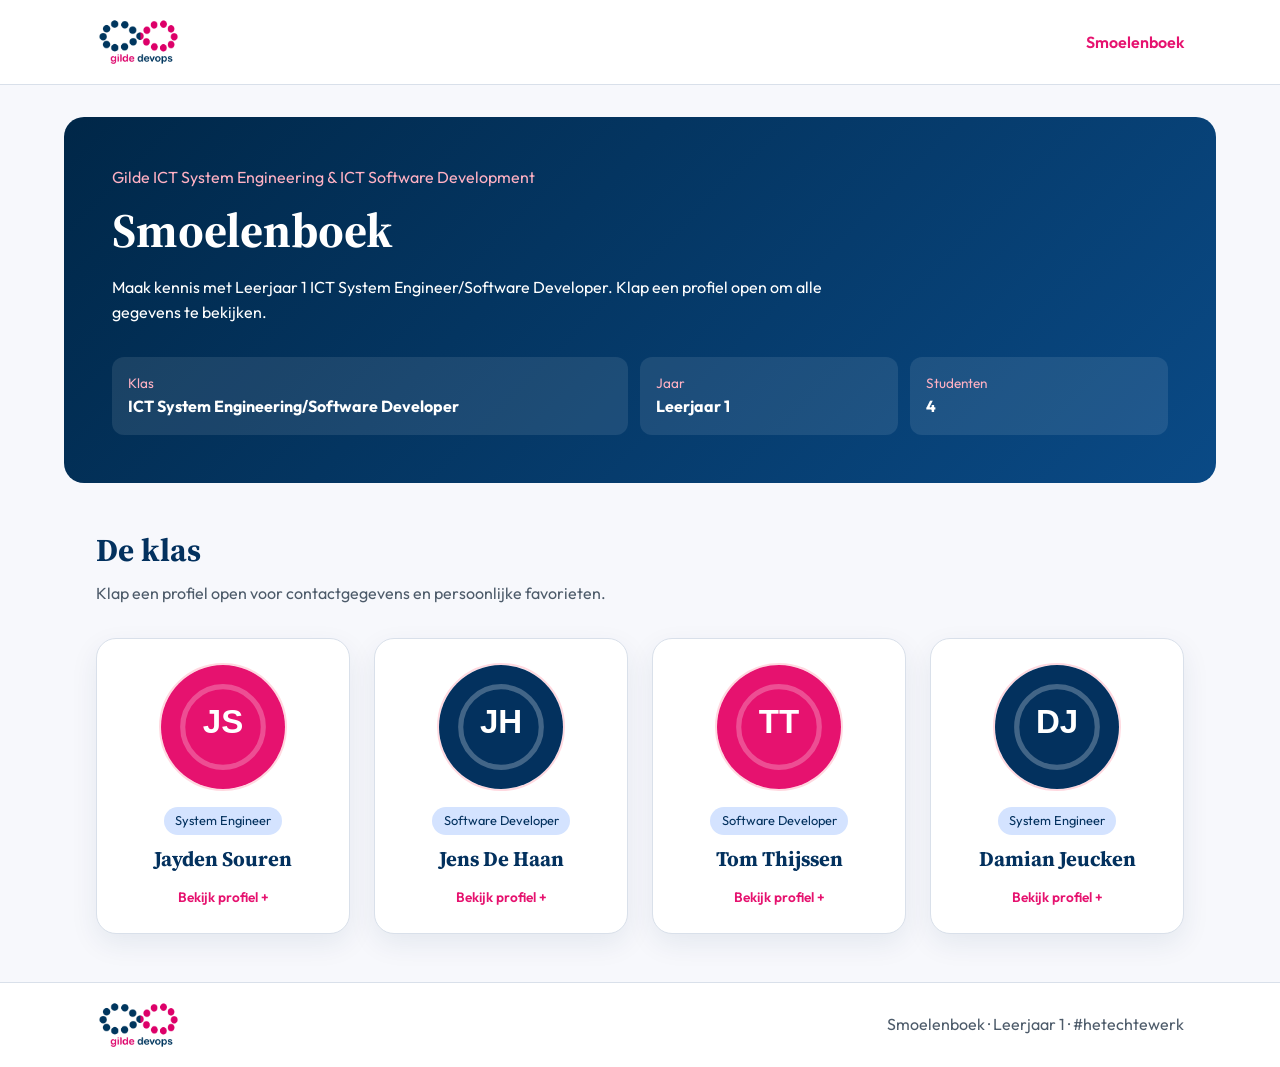
==== index.html @ d8b38f22 "Simplify smoelenboek to HTML and CSS without JavaScript" ====
<!DOCTYPE html>
<html lang="nl">
<head>
  <meta charset="UTF-8">
  <meta name="viewport" content="width=device-width, initial-scale=1.0">
  <title>Smoelenboek — Gilde Opleidingen</title>
  <link rel="stylesheet" href="styles.css">
  <link rel="preconnect" href="https://fonts.googleapis.com">
  <link rel="preconnect" href="https://fonts.gstatic.com" crossorigin>
  <link href="https://fonts.googleapis.com/css2?family=Outfit:wght@400;500;600;700&family=Source+Serif+4:opsz,wght@8..60,600;8..60,700&display=swap" rel="stylesheet">
</head>
<body>
  <a class="skip-link" href="#inhoud">Ga naar inhoud</a>

  <header class="topbar">
    <div class="topbar__inner">
      <a class="brand" href="index.html" aria-label="Gilde DevOps — Smoelenboek">
        <img class="brand__logo" src="logo.png" alt="Gilde DevOps" width="485" height="296">
      </a>
      <p class="topbar__label">Smoelenboek</p>
    </div>
  </header>

  <section class="hero" aria-labelledby="pagina-titel">
<div class="hero__content">
      <p class="hero__eyebrow">Gilde ICT System Engineering &amp; ICT Software Development</p>
      <h1 id="pagina-titel">Smoelenboek</h1>
      <p class="hero__intro">Maak kennis met Leerjaar 1 ICT System Engineer/Software Developer. Klap een profiel open om alle gegevens te bekijken.</p>
      <ul class="meta" aria-label="Klassegegevens">
        <li>
          <span class="meta__label">Klas</span>
          <strong>ICT System Engineering/Software Developer</strong>
        </li>
        <li>
          <span class="meta__label">Jaar</span>
          <strong>Leerjaar 1</strong>
        </li>
        <li>
          <span class="meta__label">Studenten</span>
          <strong>4</strong>
        </li>
      </ul>
    </div>
  </section>

  <main id="inhoud">
    <div class="section-head">
      <h2>De klas</h2>
      <p>Klap een profiel open voor contactgegevens en persoonlijke favorieten.</p>
    </div>

    <section class="people" aria-label="Klassenoverzicht">
      <details class="person"><summary>
        <div class="person__photo">
          <img src="person-01.svg" alt="" width="240" height="240">
        </div>
        <p class="person__role">System Engineer</p>
        <h3>Jayden Souren</h3>
        <span class="person__cta">Bekijk profiel</span>
      </summary>
      <dl class="person__details">
        <div>
          <dt>Verjaardag</dt>
          <dd>16 December</dd>
        </div>
        <div>
          <dt>Kantoornummer</dt>
          <dd>1.08</dd>
        </div>
        <div>
          <dt>E-mail</dt>
          <dd><a href="mailto:jayden.souren@student.gildeopleidingen.nl">jayden.souren@student.gildeopleidingen.nl</a></dd>
        </div>
        <div>
          <dt>Zakelijk nummer</dt>
          <dd><a href="tel:+31625345467">06 25 34 54 67</a></dd>
        </div>
        <div>
          <dt>Hobby’s</dt>
          <dd>Gamen, Progammeren</dd>
        </div>
        <div>
          <dt>Huisdieren</dt>
          <dd>NVT</dd>
        </div>
        <div>
          <dt>Favoriet boek</dt>
          <dd>NVT</dd>
        </div>
        <div>
          <dt>Programmeertaal</dt>
          <dd>Lua, CfxLua</dd>
        </div>
      </dl>
      </details>

      <details class="person"><summary>
        <div class="person__photo">
          <img src="person-02.svg" alt="" width="240" height="240">
        </div>
        <p class="person__role">Software Developer</p>
        <h3>Jens De Haan</h3>
        <span class="person__cta">Bekijk profiel</span>
      </summary>
      <dl class="person__details">
        <div>
          <dt>Verjaardag</dt>
          <dd>23 augustus</dd>
        </div>
        <div>
          <dt>Kantoornummer</dt>
          <dd>1.08</dd>
        </div>
        <div>
          <dt>E-mail</dt>
          <dd><a href="mailto:jens.de.haan@student.gildeopleidingen.nl">jens.de.haan@student.gildeopleidingen.nl</a></dd>
        </div>
        <div>
          <dt>Zakelijk nummer</dt>
          <dd><a href="tel:+31645481136">06 45 48 11 36</a></dd>
        </div>
        <div>
          <dt>Hobby’s</dt>
          <dd>Gamen</dd>
        </div>
        <div>
          <dt>Huisdieren</dt>
          <dd>1 kat</dd>
        </div>
        <div>
          <dt>Favoriet boek</dt>
          <dd>Geen</dd>
        </div>
      </dl>
      </details>

      <details class="person"><summary>
        <div class="person__photo">
          <img src="person-03.svg" alt="" width="240" height="240">
        </div>
        <p class="person__role">Software Developer</p>
        <h3>Tom Thijssen</h3>
        <span class="person__cta">Bekijk profiel</span>
      </summary>
      <dl class="person__details">
        <div>
          <dt>Verjaardag</dt>
          <dd>01 november</dd>
        </div>
        <div>
          <dt>Kantoornummer</dt>
          <dd>108</dd>
        </div>
        <div>
          <dt>E-mail</dt>
          <dd><a href="mailto:tom.thijssen@student.gildeopleidingen.nl">tom.thijssen@student.gildeopleidingen.nl</a></dd>
        </div>
        <div>
          <dt>Zakelijk nummer</dt>
          <dd><a href="tel:+31623702440">06 23 70 24 40</a></dd>
        </div>
        <div>
          <dt>Hobby’s</dt>
          <dd>Gamen</dd>
        </div>
        <div>
          <dt>Huisdieren</dt>
          <dd>Geen</dd>
        </div>
        <div>
          <dt>Favoriet boek</dt>
          <dd>Geen</dd>
        </div>
      </dl>
      </details>

      <details class="person"><summary>
        <div class="person__photo">
          <img src="person-04.svg" alt="" width="240" height="240">
        </div>
        <p class="person__role">System Engineer</p>
        <h3>Damian Jeucken</h3>
        <span class="person__cta">Bekijk profiel</span>
      </summary>
      <dl class="person__details">
        <div>
          <dt>Verjaardag</dt>
          <dd>18 September</dd>
        </div>
        <div>
          <dt>Kantoornummer</dt>
          <dd>1.08</dd>
        </div>
        <div>
          <dt>E-mail</dt>
          <dd><a href="mailto:Damian.Jeucken@student.gildeopleidingen.nl">Damian.Jeucken@student.gildeopleidingen.nl</a></dd>
        </div>
        <div>
          <dt>Zakelijk nummer</dt>
          <dd><a href="tel:+31657870237">06 57 87 02 37</a></dd>
        </div>
        <div>
          <dt>Hobby’s</dt>
          <dd>Gamen</dd>
        </div>
        <div>
          <dt>Huisdieren</dt>
          <dd>2 honden</dd>
        </div>
        <div>
          <dt>Favoriet boek</dt>
          <dd>Geen</dd>
        </div>
      </dl>
      </details>
    </section>
  </main>

  <footer class="site-footer">
    <div class="site-footer__inner">
      <img class="site-footer__logo" src="logo.png" alt="Gilde DevOps" width="485" height="296">
      <p>Smoelenboek &middot; Leerjaar 1 &middot; #hetechtewerk</p>
    </div>
  </footer>
</body>
</html>
---- styles.css ----
:root {
  --pink: #e6126f;
  --navy: #03315e;
  --muted: #4d5b6a;
  --border: #d9e0ea;
}

* { box-sizing: border-box; }
body {
  margin: 0;
  font-family: "Outfit", system-ui, sans-serif;
  line-height: 1.55;
  color: #141414;
  background: #f7f8fc;
}
img { display: block; max-width: 100%; height: auto; }
a { color: var(--pink); }
:focus-visible { outline: 3px solid var(--pink); outline-offset: 4px; }
h1, h2, h3 { font-family: "Source Serif 4", Georgia, serif; line-height: 1.2; }
p, h2, h3 { margin: 0 0 0.75rem; }

.skip-link { position: absolute; top: -100px; padding: 1rem; background: white; }
.skip-link:focus { top: 0; }
.topbar, .site-footer { background: white; }
.topbar { border-bottom: 1px solid var(--border); }
.topbar__inner, .site-footer__inner {
  max-width: 72rem;
  margin: auto;
  padding: 1rem 2rem;
  display: flex;
  align-items: center;
  justify-content: space-between;
  gap: 1rem;
}
.brand__logo, .site-footer__logo { width: auto; height: 3.25rem; }
.topbar__label { margin: 0; color: var(--pink); font-weight: 600; }
.hero {
  max-width: 72rem;
  margin: 2rem auto 0;
  padding: 3rem;
  border-radius: 1.25rem;
  color: white;
  background: linear-gradient(135deg, #002748, #0a4a86);
}
.hero__eyebrow, .meta__label { color: #ffb1c3; }
.hero h1 { margin: 0 0 1rem; font-size: 3rem; }
.hero__intro { max-width: 48rem; }
.meta {
  display: grid;
  grid-template-columns: 2fr 1fr 1fr;
  gap: 0.75rem;
  list-style: none;
  margin: 2rem 0 0;
  padding: 0;
}
.meta li { padding: 1rem; border-radius: 0.75rem; background: #ffffff18; }
.meta__label { display: block; font-size: 0.85rem; }
main { max-width: 72rem; margin: auto; padding: 3rem 2rem; }
.section-head { margin-bottom: 2rem; }
.section-head h2 { font-size: 2rem; color: var(--navy); }
.section-head p, .site-footer p { color: var(--muted); }
.people {
  display: grid;
  grid-template-columns: repeat(auto-fit, minmax(min(100%, 14rem), 1fr));
  align-items: start;
  gap: 1.5rem;
}
.person {
  min-width: 0;
  padding: 1.5rem;
  background: white;
  border: 1px solid var(--border);
  border-radius: 1.25rem;
  box-shadow: 0 10px 28px #03315e14;
}
.person summary { cursor: pointer; text-align: center; list-style: none; }
.person summary::-webkit-details-marker { display: none; }
.person__photo { width: 8rem; margin: 0 auto 1rem; }
.person__photo img { border-radius: 50%; border: 2px solid #ffd9e0; }
.person__role {
  display: inline-block;
  padding: 0.25rem 0.7rem;
  border-radius: 1rem;
  background: #d4e3ff;
  color: var(--navy);
  font-size: 0.8rem;
}
.person h3 { color: var(--navy); font-size: 1.3rem; }
.person__cta { color: var(--pink); font-size: 0.85rem; font-weight: 600; }
.person__cta::after { content: " +"; }
.person[open] .person__cta::after { content: " −"; }
.person__details { margin: 1rem 0 0; border-top: 1px solid var(--border); }
.person__details > div { padding: 0.6rem 0; border-bottom: 1px solid #eef2f7; }
.person__details dt { color: var(--navy); font-size: 0.8rem; font-weight: 600; }
.person__details dd { margin: 0; color: var(--muted); overflow-wrap: anywhere; }
.site-footer { border-top: 1px solid var(--border); }
.site-footer p { margin: 0; }

@media (max-width: 48rem) {
  .topbar__inner, .site-footer__inner, main { padding: 1.25rem; }
  .hero { margin: 1.25rem; padding: 1.5rem; }
  .hero h1 { font-size: 2.5rem; }
  .meta { grid-template-columns: 1fr; }
  .site-footer__inner { flex-direction: column; text-align: center; }
}
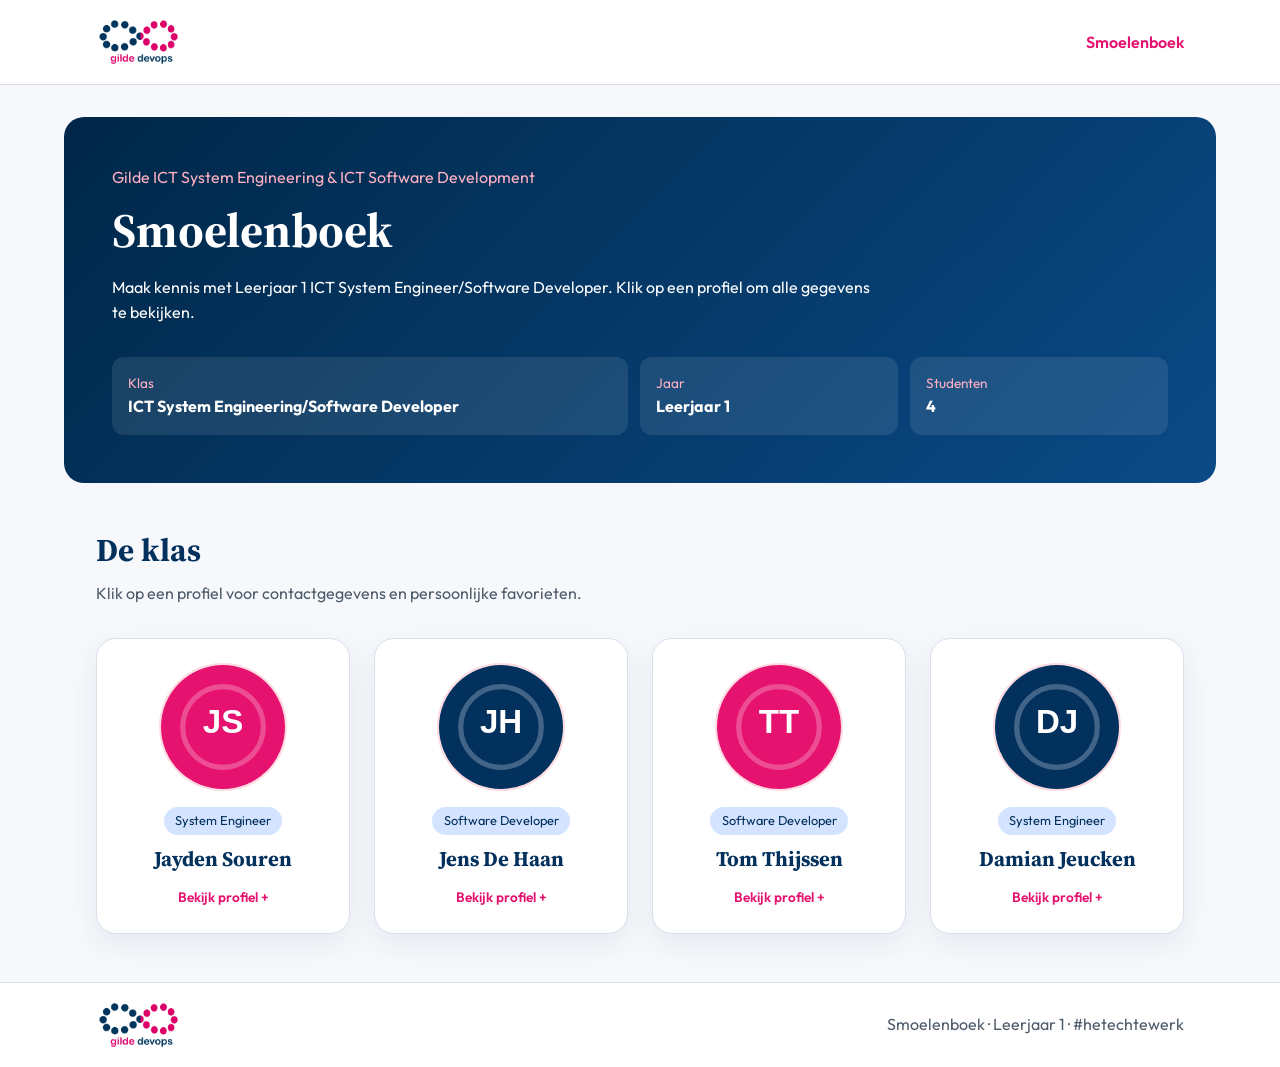
==== commit c617c5e1: "Open profiles on separate HTML pages and remove unused markup" ====
--- a/index.html
+++ b/index.html
@@ -14,7 +14,7 @@
 
   <header class="topbar">
     <div class="topbar__inner">
-      <a class="brand" href="index.html" aria-label="Gilde DevOps — Smoelenboek">
+      <a href="index.html" aria-label="Gilde DevOps — Smoelenboek">
         <img class="brand__logo" src="logo.png" alt="Gilde DevOps" width="485" height="296">
       </a>
       <p class="topbar__label">Smoelenboek</p>
@@ -22,10 +22,9 @@
   </header>
 
   <section class="hero" aria-labelledby="pagina-titel">
-<div class="hero__content">
       <p class="hero__eyebrow">Gilde ICT System Engineering &amp; ICT Software Development</p>
       <h1 id="pagina-titel">Smoelenboek</h1>
-      <p class="hero__intro">Maak kennis met Leerjaar 1 ICT System Engineer/Software Developer. Klap een profiel open om alle gegevens te bekijken.</p>
+      <p class="hero__intro">Maak kennis met Leerjaar 1 ICT System Engineer/Software Developer. Klik op een profiel om alle gegevens te bekijken.</p>
       <ul class="meta" aria-label="Klassegegevens">
         <li>
           <span class="meta__label">Klas</span>
@@ -40,179 +39,50 @@
           <strong>4</strong>
         </li>
       </ul>
-    </div>
   </section>
 
   <main id="inhoud">
     <div class="section-head">
       <h2>De klas</h2>
-      <p>Klap een profiel open voor contactgegevens en persoonlijke favorieten.</p>
+      <p>Klik op een profiel voor contactgegevens en persoonlijke favorieten.</p>
     </div>
 
     <section class="people" aria-label="Klassenoverzicht">
-      <details class="person"><summary>
+      <a class="person" href="jayden.html">
         <div class="person__photo">
           <img src="person-01.svg" alt="" width="240" height="240">
         </div>
         <p class="person__role">System Engineer</p>
         <h3>Jayden Souren</h3>
-        <span class="person__cta">Bekijk profiel</span>
-      </summary>
-      <dl class="person__details">
-        <div>
-          <dt>Verjaardag</dt>
-          <dd>16 December</dd>
-        </div>
-        <div>
-          <dt>Kantoornummer</dt>
-          <dd>1.08</dd>
-        </div>
-        <div>
-          <dt>E-mail</dt>
-          <dd><a href="mailto:jayden.souren@student.gildeopleidingen.nl">jayden.souren@student.gildeopleidingen.nl</a></dd>
-        </div>
-        <div>
-          <dt>Zakelijk nummer</dt>
-          <dd><a href="tel:+31625345467">06 25 34 54 67</a></dd>
-        </div>
-        <div>
-          <dt>Hobby’s</dt>
-          <dd>Gamen, Progammeren</dd>
-        </div>
-        <div>
-          <dt>Huisdieren</dt>
-          <dd>NVT</dd>
-        </div>
-        <div>
-          <dt>Favoriet boek</dt>
-          <dd>NVT</dd>
-        </div>
-        <div>
-          <dt>Programmeertaal</dt>
-          <dd>Lua, CfxLua</dd>
-        </div>
-      </dl>
-      </details>
+        <span class="person__cta">Bekijk profiel +</span>
+      </a>
 
-      <details class="person"><summary>
+      <a class="person" href="jens.html">
         <div class="person__photo">
           <img src="person-02.svg" alt="" width="240" height="240">
         </div>
         <p class="person__role">Software Developer</p>
         <h3>Jens De Haan</h3>
-        <span class="person__cta">Bekijk profiel</span>
-      </summary>
-      <dl class="person__details">
-        <div>
-          <dt>Verjaardag</dt>
-          <dd>23 augustus</dd>
-        </div>
-        <div>
-          <dt>Kantoornummer</dt>
-          <dd>1.08</dd>
-        </div>
-        <div>
-          <dt>E-mail</dt>
-          <dd><a href="mailto:jens.de.haan@student.gildeopleidingen.nl">jens.de.haan@student.gildeopleidingen.nl</a></dd>
-        </div>
-        <div>
-          <dt>Zakelijk nummer</dt>
-          <dd><a href="tel:+31645481136">06 45 48 11 36</a></dd>
-        </div>
-        <div>
-          <dt>Hobby’s</dt>
-          <dd>Gamen</dd>
-        </div>
-        <div>
-          <dt>Huisdieren</dt>
-          <dd>1 kat</dd>
-        </div>
-        <div>
-          <dt>Favoriet boek</dt>
-          <dd>Geen</dd>
-        </div>
-      </dl>
-      </details>
+        <span class="person__cta">Bekijk profiel +</span>
+      </a>
 
-      <details class="person"><summary>
+      <a class="person" href="tom.html">
         <div class="person__photo">
           <img src="person-03.svg" alt="" width="240" height="240">
         </div>
         <p class="person__role">Software Developer</p>
         <h3>Tom Thijssen</h3>
-        <span class="person__cta">Bekijk profiel</span>
-      </summary>
-      <dl class="person__details">
-        <div>
-          <dt>Verjaardag</dt>
-          <dd>01 november</dd>
-        </div>
-        <div>
-          <dt>Kantoornummer</dt>
-          <dd>108</dd>
-        </div>
-        <div>
-          <dt>E-mail</dt>
-          <dd><a href="mailto:tom.thijssen@student.gildeopleidingen.nl">tom.thijssen@student.gildeopleidingen.nl</a></dd>
-        </div>
-        <div>
-          <dt>Zakelijk nummer</dt>
-          <dd><a href="tel:+31623702440">06 23 70 24 40</a></dd>
-        </div>
-        <div>
-          <dt>Hobby’s</dt>
-          <dd>Gamen</dd>
-        </div>
-        <div>
-          <dt>Huisdieren</dt>
-          <dd>Geen</dd>
-        </div>
-        <div>
-          <dt>Favoriet boek</dt>
-          <dd>Geen</dd>
-        </div>
-      </dl>
-      </details>
+        <span class="person__cta">Bekijk profiel +</span>
+      </a>
 
-      <details class="person"><summary>
+      <a class="person" href="damian.html">
         <div class="person__photo">
           <img src="person-04.svg" alt="" width="240" height="240">
         </div>
         <p class="person__role">System Engineer</p>
         <h3>Damian Jeucken</h3>
-        <span class="person__cta">Bekijk profiel</span>
-      </summary>
-      <dl class="person__details">
-        <div>
-          <dt>Verjaardag</dt>
-          <dd>18 September</dd>
-        </div>
-        <div>
-          <dt>Kantoornummer</dt>
-          <dd>1.08</dd>
-        </div>
-        <div>
-          <dt>E-mail</dt>
-          <dd><a href="mailto:Damian.Jeucken@student.gildeopleidingen.nl">Damian.Jeucken@student.gildeopleidingen.nl</a></dd>
-        </div>
-        <div>
-          <dt>Zakelijk nummer</dt>
-          <dd><a href="tel:+31657870237">06 57 87 02 37</a></dd>
-        </div>
-        <div>
-          <dt>Hobby’s</dt>
-          <dd>Gamen</dd>
-        </div>
-        <div>
-          <dt>Huisdieren</dt>
-          <dd>2 honden</dd>
-        </div>
-        <div>
-          <dt>Favoriet boek</dt>
-          <dd>Geen</dd>
-        </div>
-      </dl>
-      </details>
+        <span class="person__cta">Bekijk profiel +</span>
+      </a>
     </section>
   </main>
 
--- a/styles.css
+++ b/styles.css
@@ -73,8 +73,9 @@
   border-radius: 1.25rem;
   box-shadow: 0 10px 28px #03315e14;
 }
-.person summary { cursor: pointer; text-align: center; list-style: none; }
-.person summary::-webkit-details-marker { display: none; }
+a.person { display: block; text-align: center; color: inherit; text-decoration: none; }
+.profile-page { max-width: 32rem; }
+.profile-header { text-align: center; }
 .person__photo { width: 8rem; margin: 0 auto 1rem; }
 .person__photo img { border-radius: 50%; border: 2px solid #ffd9e0; }
 .person__role {
@@ -85,10 +86,8 @@
   color: var(--navy);
   font-size: 0.8rem;
 }
-.person h3 { color: var(--navy); font-size: 1.3rem; }
+.person h3, .person h1 { margin: 0 0 0.75rem; color: var(--navy); font-size: 1.3rem; }
 .person__cta { color: var(--pink); font-size: 0.85rem; font-weight: 600; }
-.person__cta::after { content: " +"; }
-.person[open] .person__cta::after { content: " −"; }
 .person__details { margin: 1rem 0 0; border-top: 1px solid var(--border); }
 .person__details > div { padding: 0.6rem 0; border-bottom: 1px solid #eef2f7; }
 .person__details dt { color: var(--navy); font-size: 0.8rem; font-weight: 600; }
